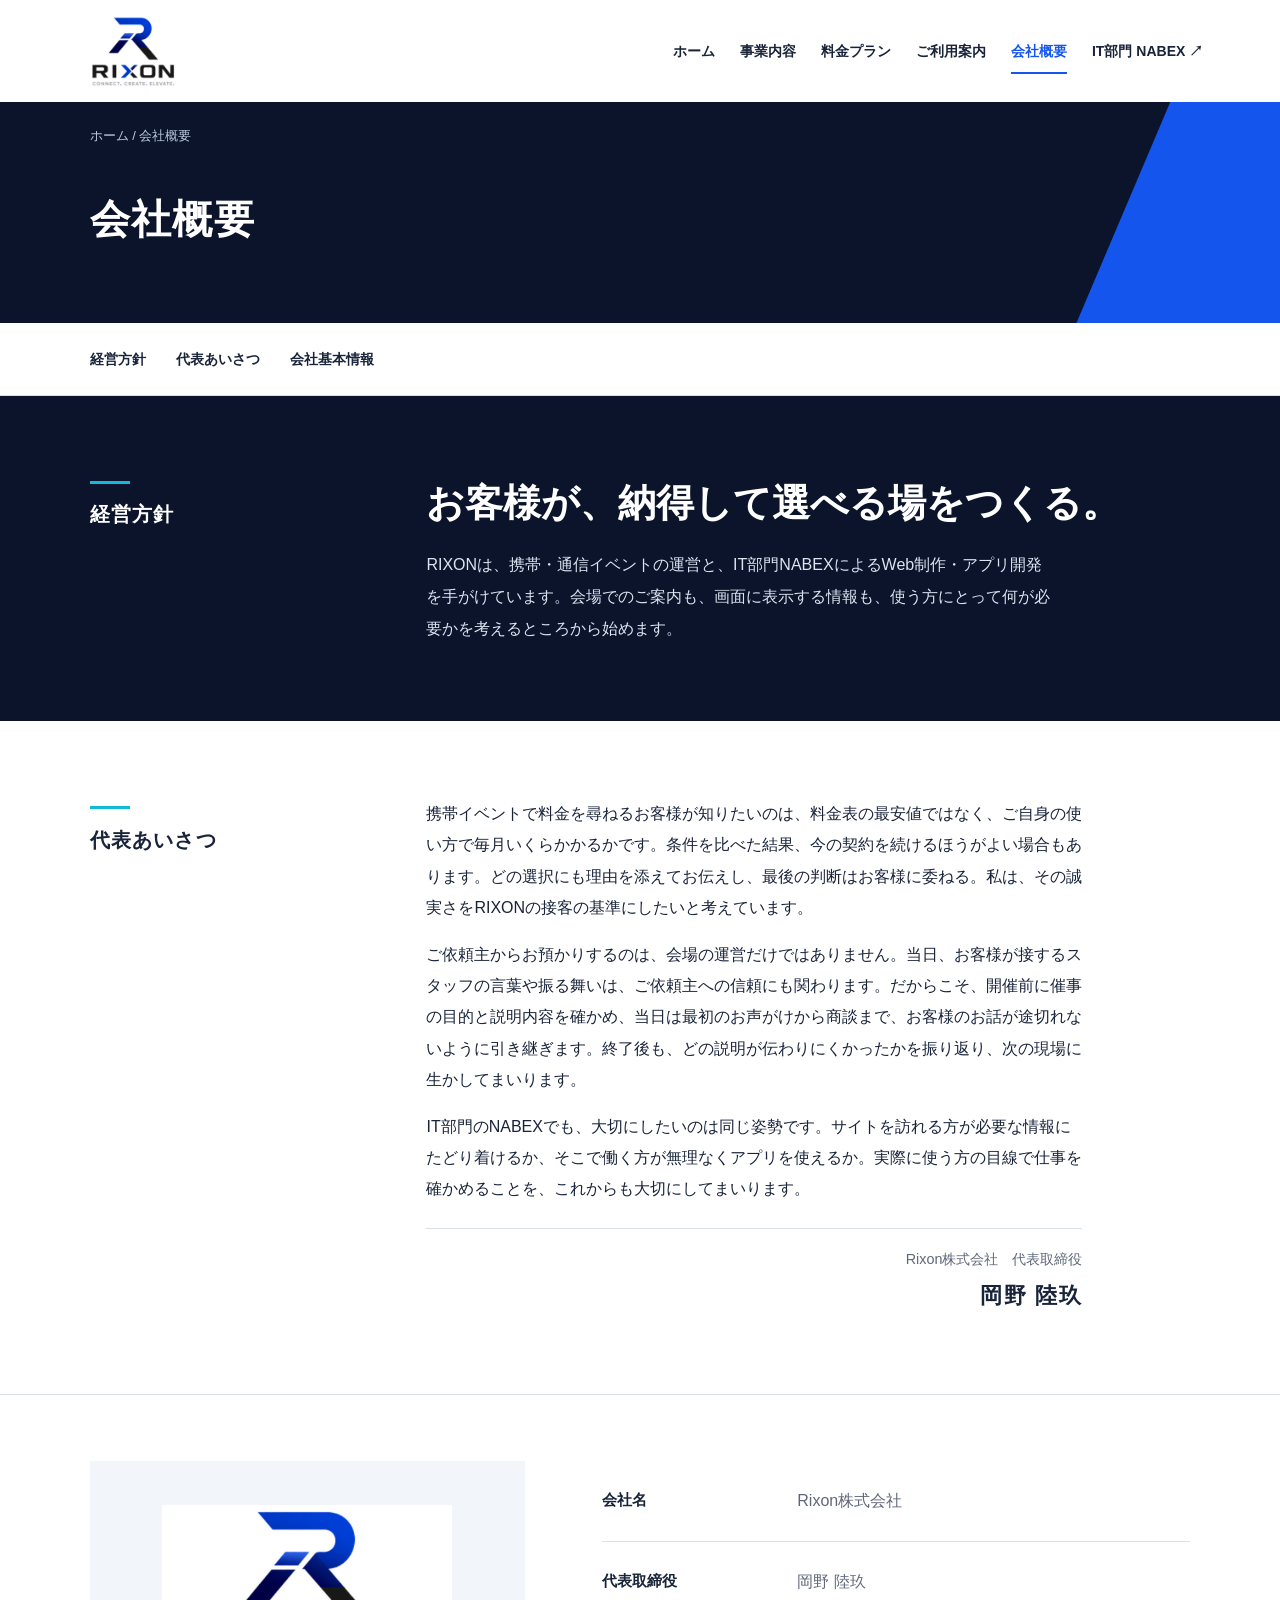
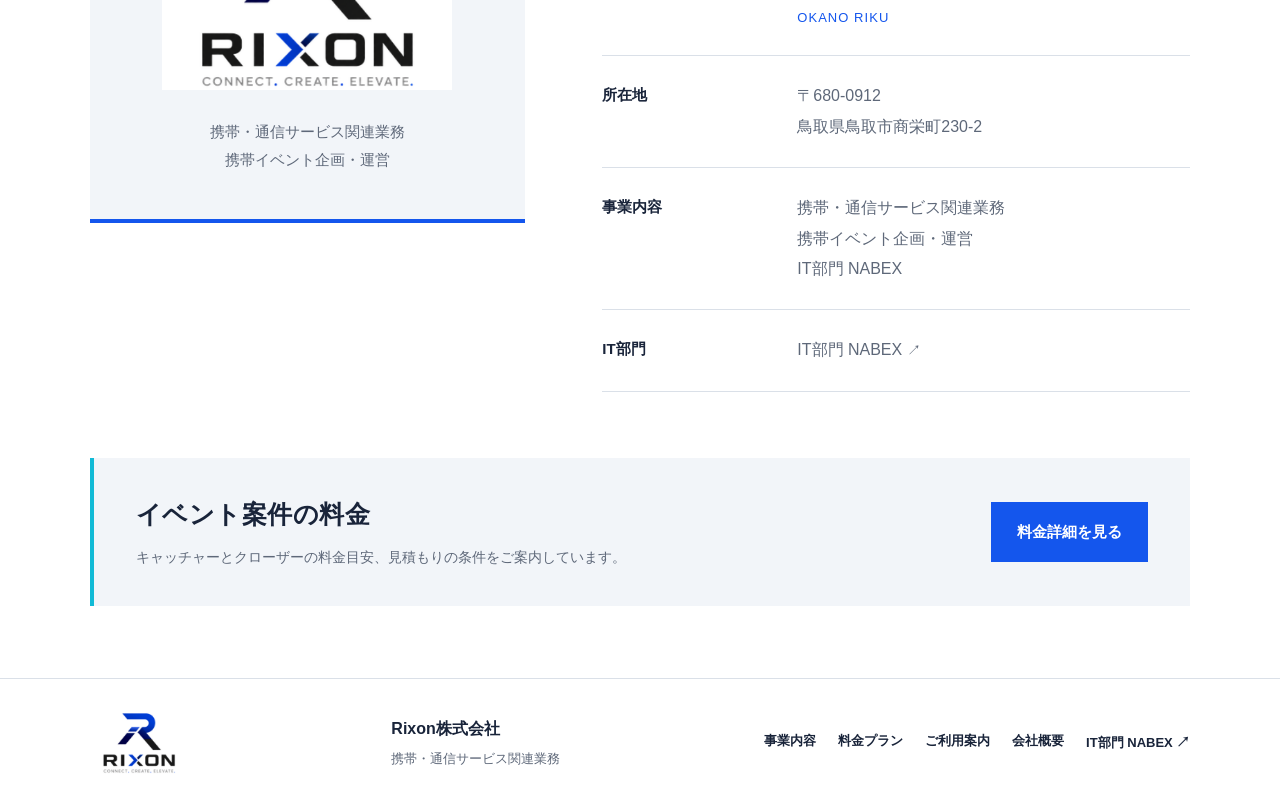
==== company/index.html @ 19576943 "Add company page with browser security policy" ====
<!doctype html><html lang="ja"><head><meta charset="utf-8"><meta name="viewport" content="width=device-width,initial-scale=1"><meta http-equiv="Content-Security-Policy" content="default-src 'none'; base-uri 'none'; form-action 'none'; img-src 'self'; style-src 'self'; object-src 'none'"><meta name="referrer" content="no-referrer"><meta name="description" content="Rixon株式会社。代表取締役 岡野 陸玖。鳥取県鳥取市商栄町230-2。携帯・通信イベントの企画・運営。"><title>会社概要・代表取締役 | Rixon株式会社</title><link rel="icon" type="image/png" href="../rixon-mark.png"><link rel="stylesheet" href="../style.css"></head><body class="inner"><a class="skip-link" href="#main">本文へ移動</a><header><a class="brand" href="../index.html" aria-label="RIXON ホーム"><img src="../rixon-logo.png" width="132" height="84" alt="RIXON — CONNECT. CREATE. ELEVATE."></a><nav aria-label="メインナビゲーション"><a href="../index.html">ホーム</a><a href="../services/index.html">事業内容</a><a href="../pricing/index.html">料金プラン</a><a href="../guidelines/index.html">ご利用案内</a><a href="index.html" aria-current="page">会社概要</a><a class="nabex-link" href="https://nabex.bakaito3211245.chatgpt.site/" target="_blank" rel="noopener noreferrer" aria-label="IT部門 NABEXのサイトを新しいタブで開く">IT部門 NABEX <span aria-hidden="true">↗</span></a></nav></header><main id="main"><section class="page-intro"><div class="breadcrumbs"><a href="../index.html">ホーム</a><span> / 会社概要</span></div><h1>会社概要</h1></section><div class="subnav" aria-label="会社概要の目次"><a href="#policy">経営方針</a><a href="#message">代表あいさつ</a><a href="#profile">会社基本情報</a></div>
<section class="company-policy" id="policy" aria-labelledby="policy-heading"><h2 id="policy-heading">経営方針</h2><div><p class="policy-line">お客様が、納得して選べる場をつくる。</p><p class="policy-intro">RIXONは、携帯・通信イベントの運営と、IT部門NABEXによるWeb制作・アプリ開発を手がけています。会場でのご案内も、画面に表示する情報も、使う方にとって何が必要かを考えるところから始めます。</p></div></section>
<section class="director-section corporate-greeting" id="message" aria-labelledby="director-title"><div><h2 id="director-title">代表あいさつ</h2></div><div class="director-message">
<p>携帯イベントで料金を尋ねるお客様が知りたいのは、料金表の最安値ではなく、ご自身の使い方で毎月いくらかかるかです。条件を比べた結果、今の契約を続けるほうがよい場合もあります。どの選択にも理由を添えてお伝えし、最後の判断はお客様に委ねる。私は、その誠実さをRIXONの接客の基準にしたいと考えています。</p>
<p>ご依頼主からお預かりするのは、会場の運営だけではありません。当日、お客様が接するスタッフの言葉や振る舞いは、ご依頼主への信頼にも関わります。だからこそ、開催前に催事の目的と説明内容を確かめ、当日は最初のお声がけから商談まで、お客様のお話が途切れないように引き継ぎます。終了後も、どの説明が伝わりにくかったかを振り返り、次の現場に生かしてまいります。</p>
<p>IT部門のNABEXでも、大切にしたいのは同じ姿勢です。サイトを訪れる方が必要な情報にたどり着けるか、そこで働く方が無理なくアプリを使えるか。実際に使う方の目線で仕事を確かめることを、これからも大切にしてまいります。</p>
<p class="director-signature"><span>Rixon株式会社　代表取締役</span><strong>岡野 陸玖</strong></p></div></section><section class="section company-profile" id="profile" aria-label="会社基本情報"><div class="brand-panel"><img src="../rixon-logo.png" width="352" height="224" alt="RIXON — CONNECT. CREATE. ELEVATE."><p>携帯・通信サービス関連業務<br>携帯イベント企画・運営</p></div><dl class="wide-dl"><div><dt>会社名</dt><dd>Rixon株式会社</dd></div><div><dt>代表取締役</dt><dd>岡野 陸玖<span class="latin">OKANO RIKU</span></dd></div><div><dt>所在地</dt><dd>〒680-0912<br>鳥取県鳥取市商栄町230-2</dd></div><div><dt>事業内容</dt><dd>携帯・通信サービス関連業務<br>携帯イベント企画・運営<br>IT部門 NABEX</dd></div><div><dt>IT部門</dt><dd><a class="nabex-link" href="https://nabex.bakaito3211245.chatgpt.site/" target="_blank" rel="noopener noreferrer" aria-label="IT部門 NABEXのサイトを新しいタブで開く">IT部門 NABEX <span aria-hidden="true">↗</span></a></dd></div></dl></section><aside class="page-band"><div><h2>イベント案件の料金</h2><p>キャッチャーとクローザーの料金目安、見積もりの条件をご案内しています。</p></div><a class="button" href="../pricing/index.html">料金詳細を見る</a></aside></main><footer><a class="brand" href="../index.html"><img src="../rixon-logo.png" width="116" height="74" alt="RIXON"></a><div><strong>Rixon株式会社</strong><p>携帯・通信サービス関連業務</p></div><div class="footer-links"><a href="../services/index.html">事業内容</a><a href="../pricing/index.html">料金プラン</a><a href="../guidelines/index.html">ご利用案内</a><a href="index.html">会社概要</a><a class="nabex-link" href="https://nabex.bakaito3211245.chatgpt.site/" target="_blank" rel="noopener noreferrer" aria-label="IT部門 NABEXのサイトを新しいタブで開く">IT部門 NABEX <span aria-hidden="true">↗</span></a></div></footer></body></html>
---- style.css ----
:root{--navy:#0b142b;--ink:#19243a;--blue:#1456ed;--cyan:#11bad6;--muted:#5e6879;--line:#dae0e8;--paper:#f2f5f9}*{box-sizing:border-box}html{scroll-behavior:smooth;scroll-padding-top:24px}body{margin:0;background:#fff;color:var(--ink);font-family:'Hiragino Kaku Gothic ProN','Yu Gothic',Meiryo,Arial,sans-serif;font-size:16px;line-height:1.9}a{color:inherit;text-decoration:none}a:focus-visible,summary:focus-visible,.table-wrap:focus-visible{outline:3px solid #df8900;outline-offset:5px}a:hover{color:var(--blue)}img{max-width:100%;height:auto}h1,h2,h3,p{margin-top:0}h1,h2,h3{font-feature-settings:'palt';line-height:1.6}h2{font-size:32px;letter-spacing:.02em}h3{font-size:21px}button,a,summary{-webkit-tap-highlight-color:transparent}.skip-link{position:fixed;top:-100px;left:16px;background:white;z-index:100;padding:8px 16px}.skip-link:focus{top:16px}header{display:flex;justify-content:space-between;align-items:center;gap:35px;padding:14px 6%;min-height:102px;background:white}.brand{display:inline-flex;background:#fff;align-items:center;flex-shrink:0}.brand img{display:block;width:112px}nav{display:flex;gap:34px;align-items:center}nav a{position:relative;font-size:14px;font-weight:700;padding:14px 0}nav a:after{content:'';height:2px;position:absolute;bottom:4px;left:0;right:100%;background:var(--blue);transition:right .2s}nav a:hover:after,nav a[aria-current=page]:after{right:0}nav a[aria-current=page]{color:var(--blue)}.button{display:inline-flex;align-items:center;justify-content:center;gap:45px;background:var(--blue);color:#fff;padding:16px 26px;font-size:15px;font-weight:700;min-height:54px;transition:background .18s,transform .18s}.button:hover{background:#083bab;color:#fff;transform:translateY(-2px)}.button span{font-family:Arial;font-size:22px;line-height:1}.text-link{color:var(--blue);display:inline-block;border-bottom:1px solid #8fabe5;font-size:14px;font-weight:700;padding-bottom:4px}.text-link:hover{border-color:var(--blue)}
/* Brand-led opening, taking its angles and colours from the supplied card. */
.brand-hero{background:var(--navy);color:#fff;position:relative;display:grid;grid-template-columns:57% 43%;overflow:hidden;min-height:620px}.hero-content{padding:84px 6% 112px 10.5%;position:relative;z-index:2}.hero-category{font-size:14px;letter-spacing:.13em;color:#a9c2fa;display:flex;align-items:center;gap:14px;margin-bottom:30px}.hero-category:before{content:'';width:32px;height:2px;background:var(--cyan)}.hero-content h1{font-size:clamp(33px,3.7vw,58px);line-height:1.65;letter-spacing:.015em;white-space:nowrap;margin-bottom:26px}.hero-description{font-size:16px;line-height:2.15;color:#c8d2e5}.hero-actions{display:flex;align-items:center;gap:30px;margin-top:36px}.hero-secondary{font-size:14px;border-bottom:1px solid #75839a;padding-bottom:4px;color:white}.hero-secondary:hover{color:#a4c5ff}.hero-brand{position:relative;background:#174dec;display:flex;align-items:center;justify-content:center;padding:30px 11% 90px 4%;clip-path:polygon(22% 0,100% 0,100% 100%,0 100%);min-width:0}.hero-brand:before{content:'';position:absolute;right:-5%;top:0;height:100%;width:33%;background:var(--cyan);transform:skewX(-15deg)}.logo-surface{position:relative;z-index:1;background:#fff;padding:30px 20px;width:90%;margin-left:16%;box-shadow:0 28px 60px #07133940;transform:translateY(-6px)}.logo-surface img{display:block;width:100%}.hero-brand-caption{position:absolute;bottom:85px;right:17%;font-size:14px;font-weight:700;letter-spacing:.1em;z-index:2}.hero-bottom{position:absolute;left:6%;bottom:0;width:88%;padding:20px 0;display:flex;gap:36px;border-top:1px solid #ffffff35;z-index:3;font-size:13px;letter-spacing:.04em}.hero-bottom span+span{padding-left:32px;border-left:1px solid #ffffff45}
/* Home page sections */
.section-index{display:block;font-family:Arial,sans-serif;font-size:14px;letter-spacing:.12em;color:var(--blue);font-weight:700;margin-bottom:12px}.section-title h2{margin-bottom:16px;font-size:36px}.section-title>p{color:var(--muted);margin-bottom:0}.business-overview{display:grid;grid-template-columns:1fr 1.85fr;gap:7%;padding:92px 7%}.business-rows{counter-reset:business}.business-rows article{border-top:1px solid var(--line);padding:28px 0 32px;counter-increment:business;position:relative}.business-rows article:first-child{border-top:2px solid var(--ink)}.business-rows article:last-child{padding-bottom:0}.business-rows h3{font-size:23px;letter-spacing:.02em;margin-bottom:14px}.business-rows p{color:var(--muted);margin-bottom:20px}.business-rows h3:before{content:counter(business,decimal-leading-zero);font-family:Arial;font-size:13px;color:var(--blue);display:block;margin-bottom:12px;letter-spacing:.1em}.home-rates{background:var(--paper);padding:84px 7%;position:relative}.home-rates>.section-title{display:grid;grid-template-columns:1fr 1.6fr;column-gap:7%;align-items:end}.home-rates .section-index{grid-column:1/-1}.home-rates .section-title h2{margin-bottom:0}.rate-columns{display:grid;grid-template-columns:1.15fr 1fr;gap:0;margin:38px 0 22px}.rate-columns>div{padding:36px;background:#fff}.rate-columns>div:first-child{background:var(--navy);color:white;position:relative;border-top:4px solid var(--blue)}.rate-columns>div:last-child{border-top:4px solid var(--cyan)}.rate-columns h3{font-size:23px;margin:0 0 26px;display:flex;justify-content:space-between;gap:20px;align-items:baseline}.rate-columns h3 small{font-size:13px;white-space:nowrap;font-weight:400}.rate-list{margin:0}.rate-list>div{display:flex;justify-content:space-between;gap:16px;padding:19px 0;border-top:1px solid #dce3eb}.rate-columns>div:first-child .rate-list>div{border-color:#34405a}.rate-list dt{font-size:14px}.rate-list dd{margin:0;font-family:Arial,Meiryo,sans-serif;font-size:23px;font-weight:700;white-space:nowrap;letter-spacing:-.025em}.rate-columns .note{font-size:13px;margin-top:24px}.rate-footnote{font-size:14px;color:var(--muted);margin:20px 0 28px}.flow{padding:84px 7%}.steps{list-style:none;display:grid;grid-template-columns:repeat(4,1fr);gap:32px;padding:0;margin:38px 0 30px;counter-reset:step}.steps li{border-top:1px solid var(--line);padding-top:22px}.steps span{font-family:Arial;font-size:40px;color:#adbcd3;font-weight:400;line-height:1}.steps h3{font-size:19px;margin:20px 0 12px}.steps p{font-size:14px;color:var(--muted);margin:0}.home-company{margin:0 7% 84px;display:grid;grid-template-columns:1fr 1.8fr;gap:40px;background:var(--navy);color:#fff;padding:46px;position:relative;border-left:5px solid var(--blue)}.home-company .section-index{color:#82b5ff}.home-company h2{font-size:30px;margin:0}.home-company h3{font-size:26px;margin-bottom:14px}.home-company p{font-size:15px;color:#ccd6e6}.home-company .text-link{color:#b2d7ff;border-color:#6784ae}
/* Inside pages */
.page-intro{padding:22px 7% 54px;background:var(--navy);color:white;position:relative;isolation:isolate;overflow:hidden}.page-intro:after{content:'';position:absolute;width:20%;right:-7%;height:160%;top:-20%;background:var(--blue);transform:skewX(-23deg);z-index:-1}.breadcrumbs{font-size:13px;color:#bccae0;margin-bottom:38px}.breadcrumbs a{color:inherit}.breadcrumbs a:hover{text-decoration:underline}.page-intro h1{font-size:40px;line-height:1.6;margin:0 0 18px;letter-spacing:.035em}.page-intro p{max-width:85%;color:#c8d2e5;margin:0}.subnav{padding:23px 7%;display:flex;flex-wrap:wrap;gap:16px 30px;border-bottom:1px solid var(--line);font-size:14px;font-weight:700}.subnav a:hover{color:var(--blue)}.section{padding:66px 7%}.section>h2{margin-bottom:22px}.section>p{max-width:1100px;color:var(--muted)}.shaded{background:var(--paper)}.table-wrap{overflow-x:auto;margin:28px 0 20px;background:white;border:1px solid var(--line);border-top:3px solid #223b62}table{border-collapse:collapse;width:100%;min-width:600px;text-align:left;font-size:15px}thead{background:#e9eff7}th,td{padding:20px 24px;vertical-align:top;border-bottom:1px solid var(--line)}thead th{font-size:14px;color:#354d6d;white-space:nowrap}tbody th{font-weight:600}tbody tr:last-child>*{border-bottom:0}tbody tr:nth-child(even){background:#f8fafc}td{font-variant-numeric:tabular-nums}.note{font-size:13px;color:var(--muted)}.notice{background:#eaf0fa;padding:22px 26px;border-left:3px solid var(--blue);font-size:15px;margin:30px 0 0;line-height:1.9}.formula{padding:32px;background:var(--navy);color:white;margin-top:32px}.formula>span{display:block;font-size:14px;color:#a6c9ff;margin-bottom:14px}.formula strong{font-size:26px;line-height:1.6}.formula p{font-size:14px;color:#d1dceb;margin:16px 0 0}.two-columns{display:grid;grid-template-columns:1fr 1fr;gap:42px}.info-card{padding:28px 0;border-top:2px solid #9baec8}.info-card h3{margin-bottom:20px}.info-card p{color:var(--muted);margin:0}.check-list{list-style:none;padding:0;margin:0}.check-list li{padding:8px 0 8px 20px;position:relative}.check-list li:before{content:'';width:5px;height:5px;background:var(--blue);position:absolute;left:0;top:21px}dl{margin:0}.wide-dl>div{display:grid;grid-template-columns:170px 1fr;gap:25px;padding:25px 0;border-bottom:1px solid var(--line)}.wide-dl dt{font-size:15px;font-weight:700}.wide-dl dd{margin:0;font-size:16px;color:var(--muted)}.wide-dl+.text-link{margin-top:28px}.service-detail{display:grid;grid-template-columns:1fr 1.6fr;gap:8%;padding:52px 0;border-bottom:1px solid var(--line)}.service-detail:first-child{padding-top:0}.service-detail:last-child{border:0;padding-bottom:0}.service-detail h2{font-size:32px;margin:0;border-left:4px solid var(--blue);padding-left:24px}.service-detail p{color:var(--muted)}.service-detail .large-copy{font-size:24px;font-weight:600;color:var(--ink);margin-bottom:24px}.service-detail .check-list{margin:20px 0}.page-band{margin:0 7% 72px;padding:36px 42px;background:var(--paper);border-left:4px solid var(--cyan);display:flex;gap:35px;justify-content:space-between;align-items:center}.page-band h2{font-size:25px;margin:0 0 10px}.page-band p{font-size:14px;color:var(--muted);margin:0}.page-band .button{flex-shrink:0}.numbered-terms article{display:grid;grid-template-columns:55px 1fr;gap:25px;padding:28px 0;border-bottom:1px solid var(--line)}.numbered-terms article>span{font-family:Arial;font-size:29px;color:#7188ad}.numbered-terms h3{margin:0 0 12px}.numbered-terms p{color:var(--muted);margin:0}.faq details{padding:23px 0;border-bottom:1px solid var(--line)}.faq summary{cursor:pointer;font-size:17px;font-weight:600}.faq details p{margin:18px 0 0;padding-left:20px;color:var(--muted)}.company-profile{display:grid;grid-template-columns:1fr 1.35fr;gap:7%;align-items:start}.brand-panel{background:var(--paper);padding:44px 32px;text-align:center;border-bottom:4px solid var(--blue)}.brand-panel img{width:290px;display:block;margin:auto}.brand-panel p{font-size:15px;margin:28px 0 0;color:var(--muted)}.latin{display:block;color:var(--blue);font-size:13px;margin-top:8px;letter-spacing:.08em}.director-section{display:grid;grid-template-columns:1fr 1.4fr;gap:50px;padding:48px 7%;background:var(--navy);color:white;margin-bottom:72px}.director-section h2{font-size:27px;margin:0}.director-name>p{font-size:40px;letter-spacing:.08em;line-height:1.6;margin:0 0 8px}.director-name>span{font-size:13px;letter-spacing:.15em;color:#9fc2fa}.director-company{margin-top:24px;padding-top:18px;border-top:1px solid #3a4963;font-size:14px}footer{display:flex;gap:30px;align-items:center;justify-content:space-between;padding:32px 7%;border-top:1px solid var(--line);background:white}footer .brand img{width:98px}footer strong{font-size:16px}footer p{font-size:13px;color:var(--muted);margin:3px 0 0}.footer-links{display:flex;gap:22px;flex-wrap:wrap;font-size:13px;font-weight:600}
@media(min-width:1600px){body{max-width:1800px;margin:auto}.hero-content h1{font-size:61px}}
@media(max-width:1100px){nav{gap:23px}.hero-content{padding-top:65px}.hero-content h1{font-size:clamp(28px,3.5vw,37px)}.brand-hero{min-height:600px}.hero-brand{padding-right:6%}.hero-actions{gap:20px}.logo-surface{padding:25px 16px}.rate-columns>div{padding:28px}.rate-columns h3{display:block}.rate-columns h3 small{display:block;margin-top:6px}.rate-list>div{flex-direction:column;gap:5px}.business-overview{gap:5%;grid-template-columns:1fr 1.6fr}.page-band{align-items:flex-start;flex-direction:column}.service-detail{gap:40px}.company-profile{gap:35px}.wide-dl>div{grid-template-columns:125px 1fr}.footer-links{max-width:300px}}
@media(max-width:760px){header{padding:12px 6% 8px;gap:10px;display:block;min-height:0}header .brand img{width:94px}nav{gap:6px 20px;flex-wrap:wrap;margin-top:7px}nav a{font-size:13px;padding:7px 0}.brand-hero{grid-template-columns:1fr;min-height:0}.hero-content{padding:40px 7% 34px}.hero-category{font-size:12px;letter-spacing:.04em;margin-bottom:22px}.hero-content h1{font-size:clamp(27px,7.2vw,43px);line-height:1.7;white-space:normal;margin-bottom:20px}.hero-description{font-size:15px;line-height:2}.hero-actions{margin-top:26px;gap:25px}.button{padding:13px 21px;font-size:14px;min-height:50px;gap:30px}.hero-secondary{font-size:13px}.hero-brand{height:242px;clip-path:polygon(8% 0,100% 0,100% 100%,0 100%);margin-left:10%;padding:22px 12% 36px 5%;justify-content:flex-start}.logo-surface{max-width:234px;width:78%;margin-left:8%;padding:15px;transform:none;box-shadow:0 12px 26px #09184433}.hero-brand-caption{right:8%;bottom:12px;font-size:12px}.hero-brand:before{width:32%}.hero-bottom{position:relative;left:auto;bottom:auto;width:auto;margin:24px 7% 0;padding:16px 0;gap:8px 16px;flex-wrap:wrap;font-size:12px}.hero-bottom span+span{padding-left:0;border:0}.desktop{display:none}.business-overview{grid-template-columns:1fr;gap:28px;padding:52px 7%}.section-title h2{font-size:29px;margin-bottom:12px}.section-index{font-size:12px;margin-bottom:8px}.section-title>p{font-size:15px}.business-rows article{padding:24px 0}.business-rows h3{font-size:21px}.business-rows p{font-size:15px}.home-rates{padding:50px 7%}.home-rates>.section-title{grid-template-columns:1fr;gap:10px}.home-rates .section-index{margin-bottom:0}.rate-columns{grid-template-columns:1fr;margin-top:26px}.rate-columns>div{padding:27px 22px}.rate-columns h3{display:flex;font-size:21px;gap:12px}.rate-columns h3 small{font-size:12px;margin:0}.rate-list>div{flex-direction:row;gap:12px;flex-wrap:wrap;padding:16px 0}.rate-list dt{font-size:13px}.rate-list dd{font-size:19px}.rate-footnote{font-size:13px}.flow,.section{padding:50px 7%}.steps{grid-template-columns:1fr 1fr;gap:28px 22px;margin-top:28px}.steps span{font-size:34px}.steps h3{font-size:17px;margin-top:16px}.steps p{font-size:14px}.home-company{grid-template-columns:1fr;gap:25px;padding:30px 25px;margin-bottom:50px}.home-company h2{font-size:26px}.home-company h3{font-size:24px}.home-company p{font-size:14px}.page-intro{padding:18px 7% 38px}.breadcrumbs{font-size:12px;margin-bottom:26px}.page-intro h1{font-size:28px;max-width:95%;letter-spacing:0}.page-intro p{font-size:15px;max-width:93%}.page-intro:after{right:-12%;width:24%}.subnav{gap:12px 22px;padding:20px 7%;font-size:13px}.section h2{font-size:26px}.section h3{font-size:20px}.section>p{font-size:15px}.table-wrap{margin-top:24px}table{font-size:14px;min-width:560px}th,td{padding:16px 18px}.notice{padding:18px 20px;font-size:14px}.formula{padding:25px}.formula strong{font-size:23px}.two-columns,.service-detail,.company-profile{grid-template-columns:1fr;gap:25px}.info-card{padding:24px 0 0}.check-list{font-size:15px}.wide-dl>div{grid-template-columns:1fr;gap:8px;padding:21px 0}.wide-dl dd{font-size:15px}.service-detail{padding:34px 0}.service-detail h2{font-size:27px;padding-left:18px}.service-detail .large-copy{font-size:20px}.service-detail p{font-size:15px}.page-band{padding:26px;margin-bottom:50px;gap:22px}.page-band h2{font-size:23px}.page-band .button{width:100%}.numbered-terms article{grid-template-columns:30px 1fr;gap:17px;padding:24px 0}.numbered-terms article>span{font-size:21px}.numbered-terms h3{font-size:19px}.numbered-terms p{font-size:15px}.faq summary{font-size:16px}.faq details p{font-size:15px;padding-left:0}.brand-panel{padding:32px 25px}.brand-panel img{width:245px}.director-section{grid-template-columns:1fr;gap:22px;padding:38px 7%;margin-bottom:50px}.director-section h2{font-size:23px}.director-name>p{font-size:33px}footer{flex-wrap:wrap;justify-content:flex-start;gap:24px;padding:28px 7%}footer .brand img{width:90px}footer p{font-size:11px}.footer-links{width:100%;max-width:none;gap:12px 24px;font-size:13px}}
@media(prefers-reduced-motion:reduce){html{scroll-behavior:auto}*{transition:none!important}.button:hover{transform:none}}

/* NABEX department entry */
header nav{flex-wrap:wrap;justify-content:flex-end;column-gap:25px;row-gap:0}.nabex-link{white-space:nowrap}.nabex-link span{font-size:14px}.nabex-section{margin:0 7% 60px;padding:44px;display:grid;grid-template-columns:1fr 1.8fr;gap:40px;align-items:center;background:#edf6f2;border-left:5px solid #227250}.nabex-title p{font-size:14px;color:#376451;margin:0 0 10px}.nabex-title h2{font-family:Arial,sans-serif;font-size:52px;letter-spacing:.04em;color:#175c40;margin:0;line-height:1.2}.nabex-details h3{font-size:23px;margin-bottom:12px}.nabex-details p{color:var(--muted);margin-bottom:22px}.nabex-details .button,.nabex-service .button{background:#216b4b}.nabex-details .button:hover,.nabex-service .button:hover{background:#174d36}.nabex-tab-note{display:block;font-size:12px;color:var(--muted);margin-top:8px}.nabex-service{border-top:1px solid var(--line)}.nabex-service .note{margin-top:12px}@media(max-width:760px){header nav{justify-content:flex-start;gap:6px 18px}.nabex-section{grid-template-columns:1fr;padding:30px 25px;gap:24px;margin-bottom:40px}.nabex-title h2{font-size:42px}.nabex-details h3{font-size:21px}.nabex-details p{font-size:15px}.nabex-details .button{max-width:100%}}

.rate-columns.event-only{grid-template-columns:1fr}

.director-message{max-width:42em;min-width:0}.director-message>p{margin:0 0 1em;color:inherit;font-size:1rem;line-height:1.95}.director-message>.director-signature{margin:1.5rem 0 0;padding-top:1rem;border-top:1px solid #536178}.director-signature span,.director-signature strong{display:block}.director-signature span{font-size:.9rem}.director-signature strong{font-size:1.4rem;letter-spacing:.07em}

.company-policy,.corporate-greeting{display:grid;grid-template-columns:minmax(9em,1fr) minmax(0,2.8fr);gap:clamp(2rem,5vw,5.5rem);margin:0;padding:clamp(3rem,6vw,6rem) 7%}
.company-policy{background:var(--navy);color:white}.company-policy h2,.corporate-greeting h2{margin:0;padding-top:.4em;font-size:1.25rem;letter-spacing:.06em}.company-policy h2::before,.corporate-greeting h2::before{content:'';display:block;width:2.5rem;height:3px;margin-bottom:.9rem;background:var(--cyan)}
.policy-line{margin:0 0 1rem;font-size:clamp(1.6rem,3vw,2.85rem);line-height:1.55;font-weight:700;text-wrap:balance}.policy-intro{max-width:39em;margin:0;line-height:2;color:#dbe4f0}
.corporate-greeting{background:white;color:var(--ink);border-bottom:1px solid var(--line)}.corporate-greeting .director-message{max-width:41em}.corporate-greeting .director-signature{border-color:var(--line);text-align:right}.corporate-greeting .director-signature span{color:var(--muted)}
@media(max-width:780px){.company-policy,.corporate-greeting{grid-template-columns:1fr;gap:1.5rem;padding:2.75rem 7%}.company-policy h2,.corporate-greeting h2{padding-top:0}}
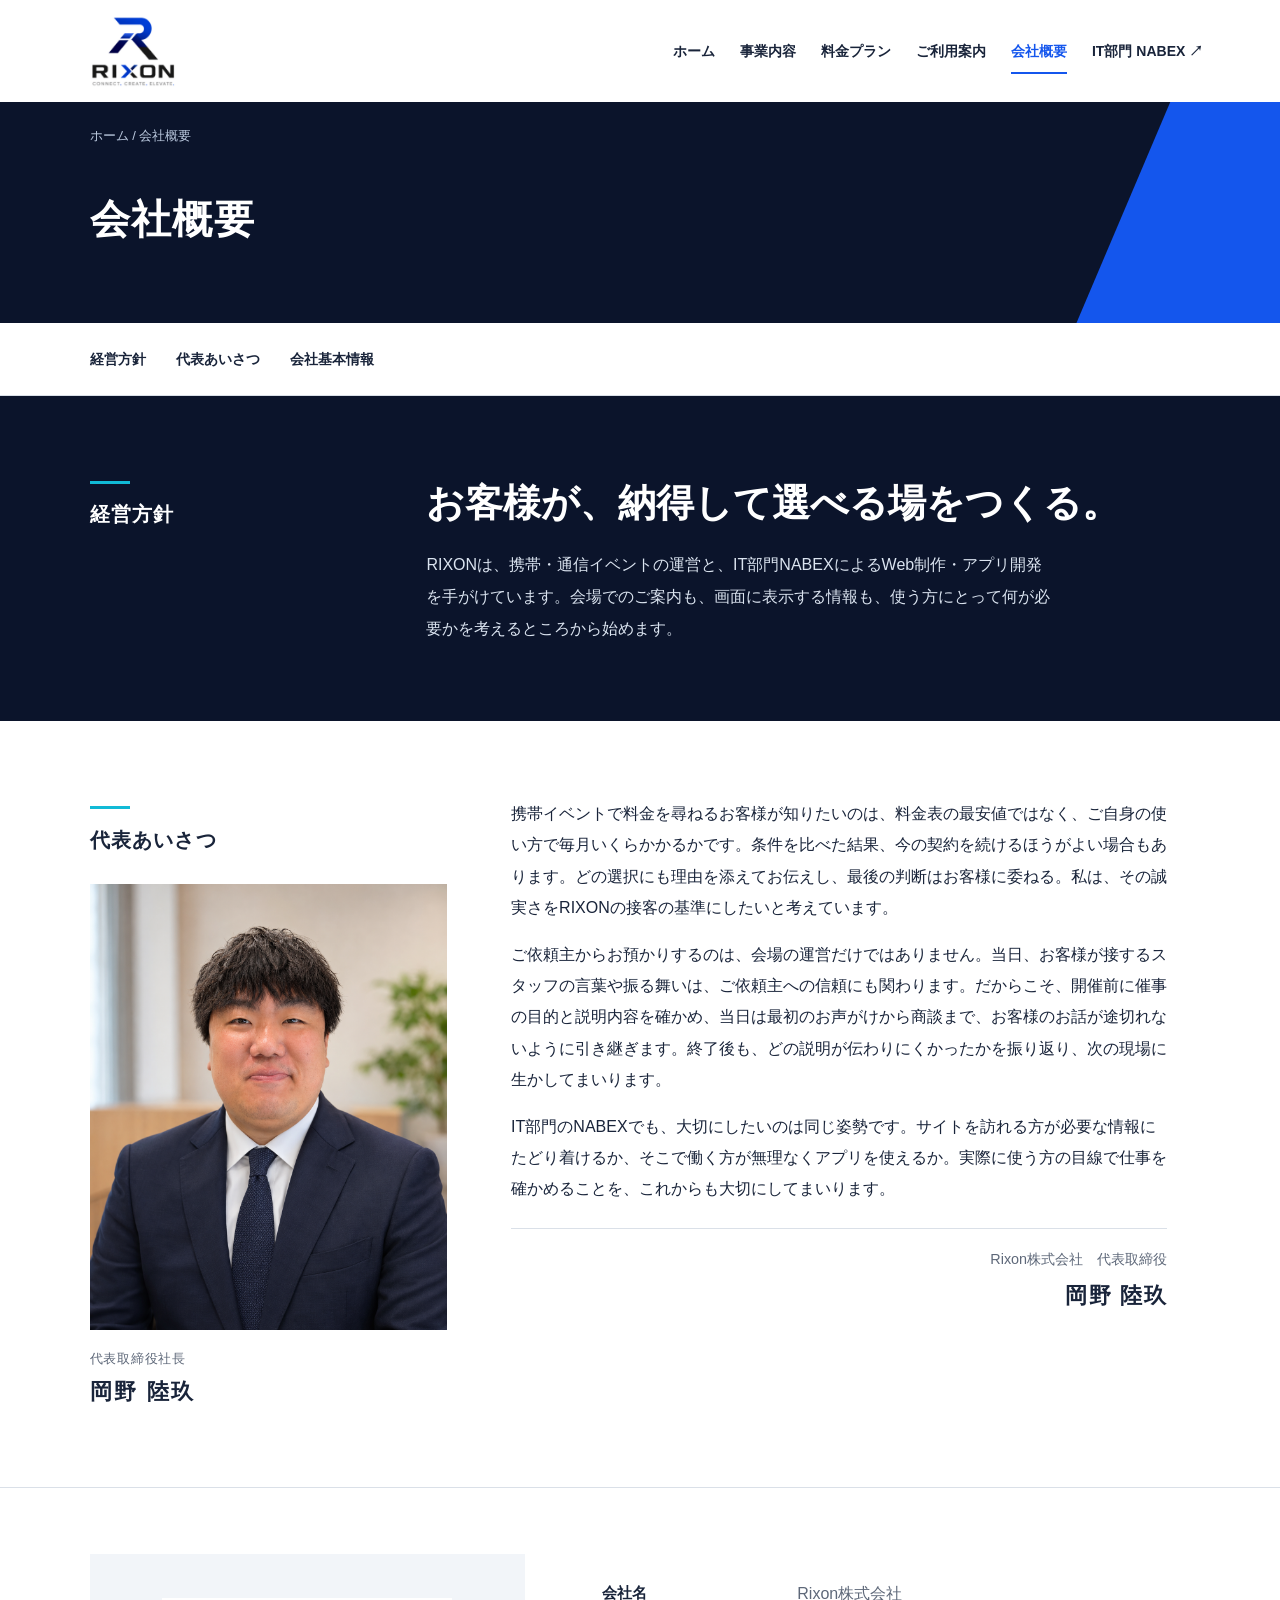
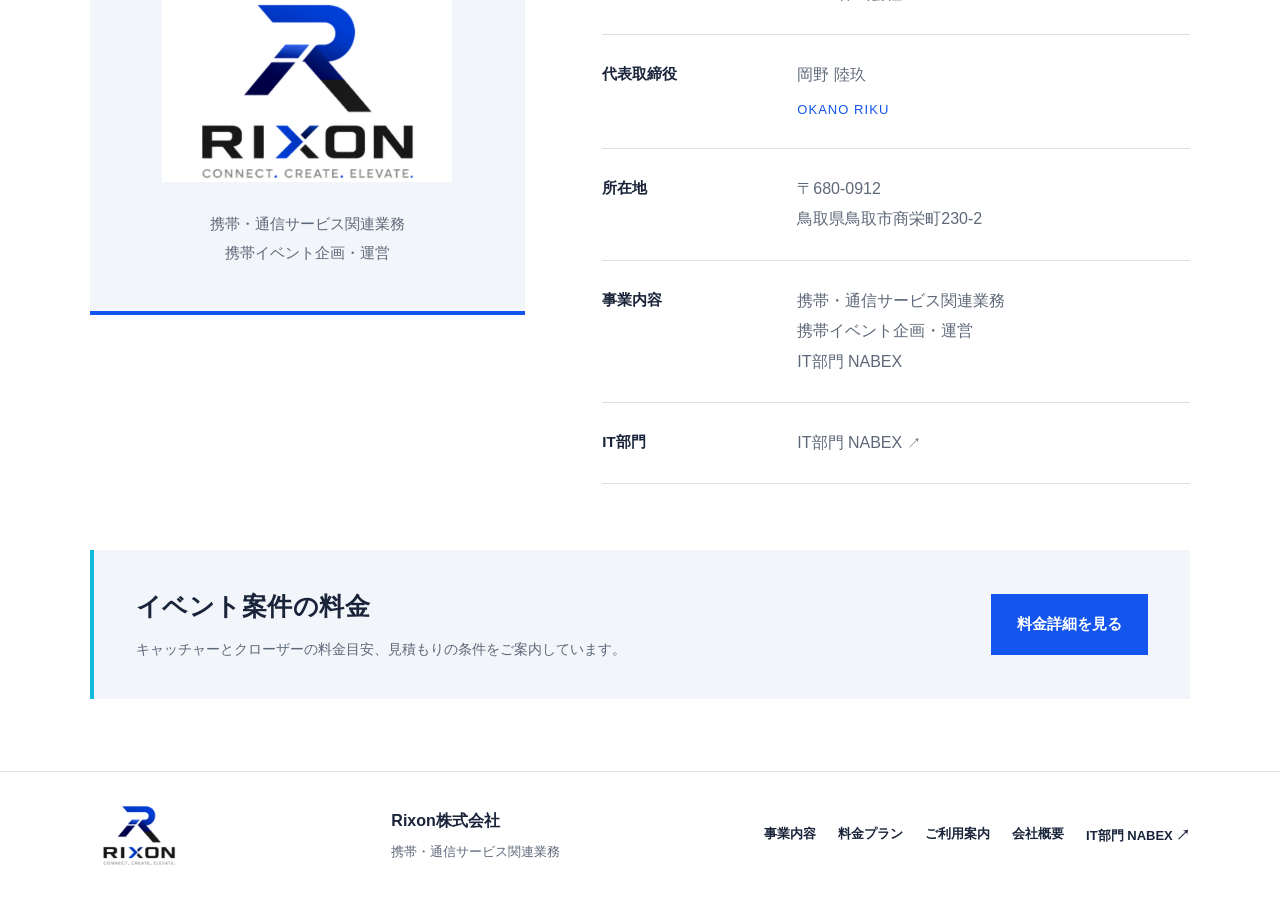
==== commit cb07c18d: "Restore representative portrait on company page" ====
--- a/company/index.html
+++ b/company/index.html
@@ -1,6 +1,6 @@
 <!doctype html><html lang="ja"><head><meta charset="utf-8"><meta name="viewport" content="width=device-width,initial-scale=1"><meta http-equiv="Content-Security-Policy" content="default-src 'none'; base-uri 'none'; form-action 'none'; img-src 'self'; style-src 'self'; object-src 'none'"><meta name="referrer" content="no-referrer"><meta name="description" content="Rixon株式会社。代表取締役 岡野 陸玖。鳥取県鳥取市商栄町230-2。携帯・通信イベントの企画・運営。"><title>会社概要・代表取締役 | Rixon株式会社</title><link rel="icon" type="image/png" href="../rixon-mark.png"><link rel="stylesheet" href="../style.css"></head><body class="inner"><a class="skip-link" href="#main">本文へ移動</a><header><a class="brand" href="../index.html" aria-label="RIXON ホーム"><img src="../rixon-logo.png" width="132" height="84" alt="RIXON — CONNECT. CREATE. ELEVATE."></a><nav aria-label="メインナビゲーション"><a href="../index.html">ホーム</a><a href="../services/index.html">事業内容</a><a href="../pricing/index.html">料金プラン</a><a href="../guidelines/index.html">ご利用案内</a><a href="index.html" aria-current="page">会社概要</a><a class="nabex-link" href="https://nabex.bakaito3211245.chatgpt.site/" target="_blank" rel="noopener noreferrer" aria-label="IT部門 NABEXのサイトを新しいタブで開く">IT部門 NABEX <span aria-hidden="true">↗</span></a></nav></header><main id="main"><section class="page-intro"><div class="breadcrumbs"><a href="../index.html">ホーム</a><span> / 会社概要</span></div><h1>会社概要</h1></section><div class="subnav" aria-label="会社概要の目次"><a href="#policy">経営方針</a><a href="#message">代表あいさつ</a><a href="#profile">会社基本情報</a></div>
 <section class="company-policy" id="policy" aria-labelledby="policy-heading"><h2 id="policy-heading">経営方針</h2><div><p class="policy-line">お客様が、納得して選べる場をつくる。</p><p class="policy-intro">RIXONは、携帯・通信イベントの運営と、IT部門NABEXによるWeb制作・アプリ開発を手がけています。会場でのご案内も、画面に表示する情報も、使う方にとって何が必要かを考えるところから始めます。</p></div></section>
-<section class="director-section corporate-greeting" id="message" aria-labelledby="director-title"><div><h2 id="director-title">代表あいさつ</h2></div><div class="director-message">
+<section class="director-section corporate-greeting" id="message" aria-labelledby="director-title"><div class="director-profile"><h2 id="director-title">代表あいさつ</h2><figure class="director-portrait"><img src="../director-portrait.png" width="1122" height="1402" alt="Rixon株式会社 代表取締役社長 岡野 陸玖" loading="lazy" decoding="async"><figcaption><span>代表取締役社長</span><strong>岡野 陸玖</strong></figcaption></figure></div><div class="director-message">
 <p>携帯イベントで料金を尋ねるお客様が知りたいのは、料金表の最安値ではなく、ご自身の使い方で毎月いくらかかるかです。条件を比べた結果、今の契約を続けるほうがよい場合もあります。どの選択にも理由を添えてお伝えし、最後の判断はお客様に委ねる。私は、その誠実さをRIXONの接客の基準にしたいと考えています。</p>
 <p>ご依頼主からお預かりするのは、会場の運営だけではありません。当日、お客様が接するスタッフの言葉や振る舞いは、ご依頼主への信頼にも関わります。だからこそ、開催前に催事の目的と説明内容を確かめ、当日は最初のお声がけから商談まで、お客様のお話が途切れないように引き継ぎます。終了後も、どの説明が伝わりにくかったかを振り返り、次の現場に生かしてまいります。</p>
 <p>IT部門のNABEXでも、大切にしたいのは同じ姿勢です。サイトを訪れる方が必要な情報にたどり着けるか、そこで働く方が無理なくアプリを使えるか。実際に使う方の目線で仕事を確かめることを、これからも大切にしてまいります。</p>
--- a/style.css
+++ b/style.css
@@ -22,3 +22,12 @@
 .policy-line{margin:0 0 1rem;font-size:clamp(1.6rem,3vw,2.85rem);line-height:1.55;font-weight:700;text-wrap:balance}.policy-intro{max-width:39em;margin:0;line-height:2;color:#dbe4f0}
 .corporate-greeting{background:white;color:var(--ink);border-bottom:1px solid var(--line)}.corporate-greeting .director-message{max-width:41em}.corporate-greeting .director-signature{border-color:var(--line);text-align:right}.corporate-greeting .director-signature span{color:var(--muted)}
 @media(max-width:780px){.company-policy,.corporate-greeting{grid-template-columns:1fr;gap:1.5rem;padding:2.75rem 7%}.company-policy h2,.corporate-greeting h2{padding-top:0}}
+
+/* Representative portrait, paired with the company greeting. */
+.corporate-greeting{grid-template-columns:minmax(240px,1fr) minmax(0,1.9fr);align-items:start}
+.director-profile{min-width:0}.director-portrait{margin:1.75rem 0 0;max-width:370px}
+.director-portrait img{display:block;width:100%;height:auto}
+.director-portrait figcaption{padding:1.15rem 0 0;line-height:1.6}
+.director-portrait figcaption span{display:block;font-size:.8rem;color:var(--muted);letter-spacing:.06em}
+.director-portrait figcaption strong{display:block;margin-top:.3rem;font-size:1.4rem;font-weight:600;letter-spacing:.1em}
+@media(max-width:780px){.corporate-greeting{grid-template-columns:1fr;gap:2rem}.director-portrait{max-width:340px;margin:1.5rem auto 0}.director-portrait figcaption{padding-top:1rem}}
